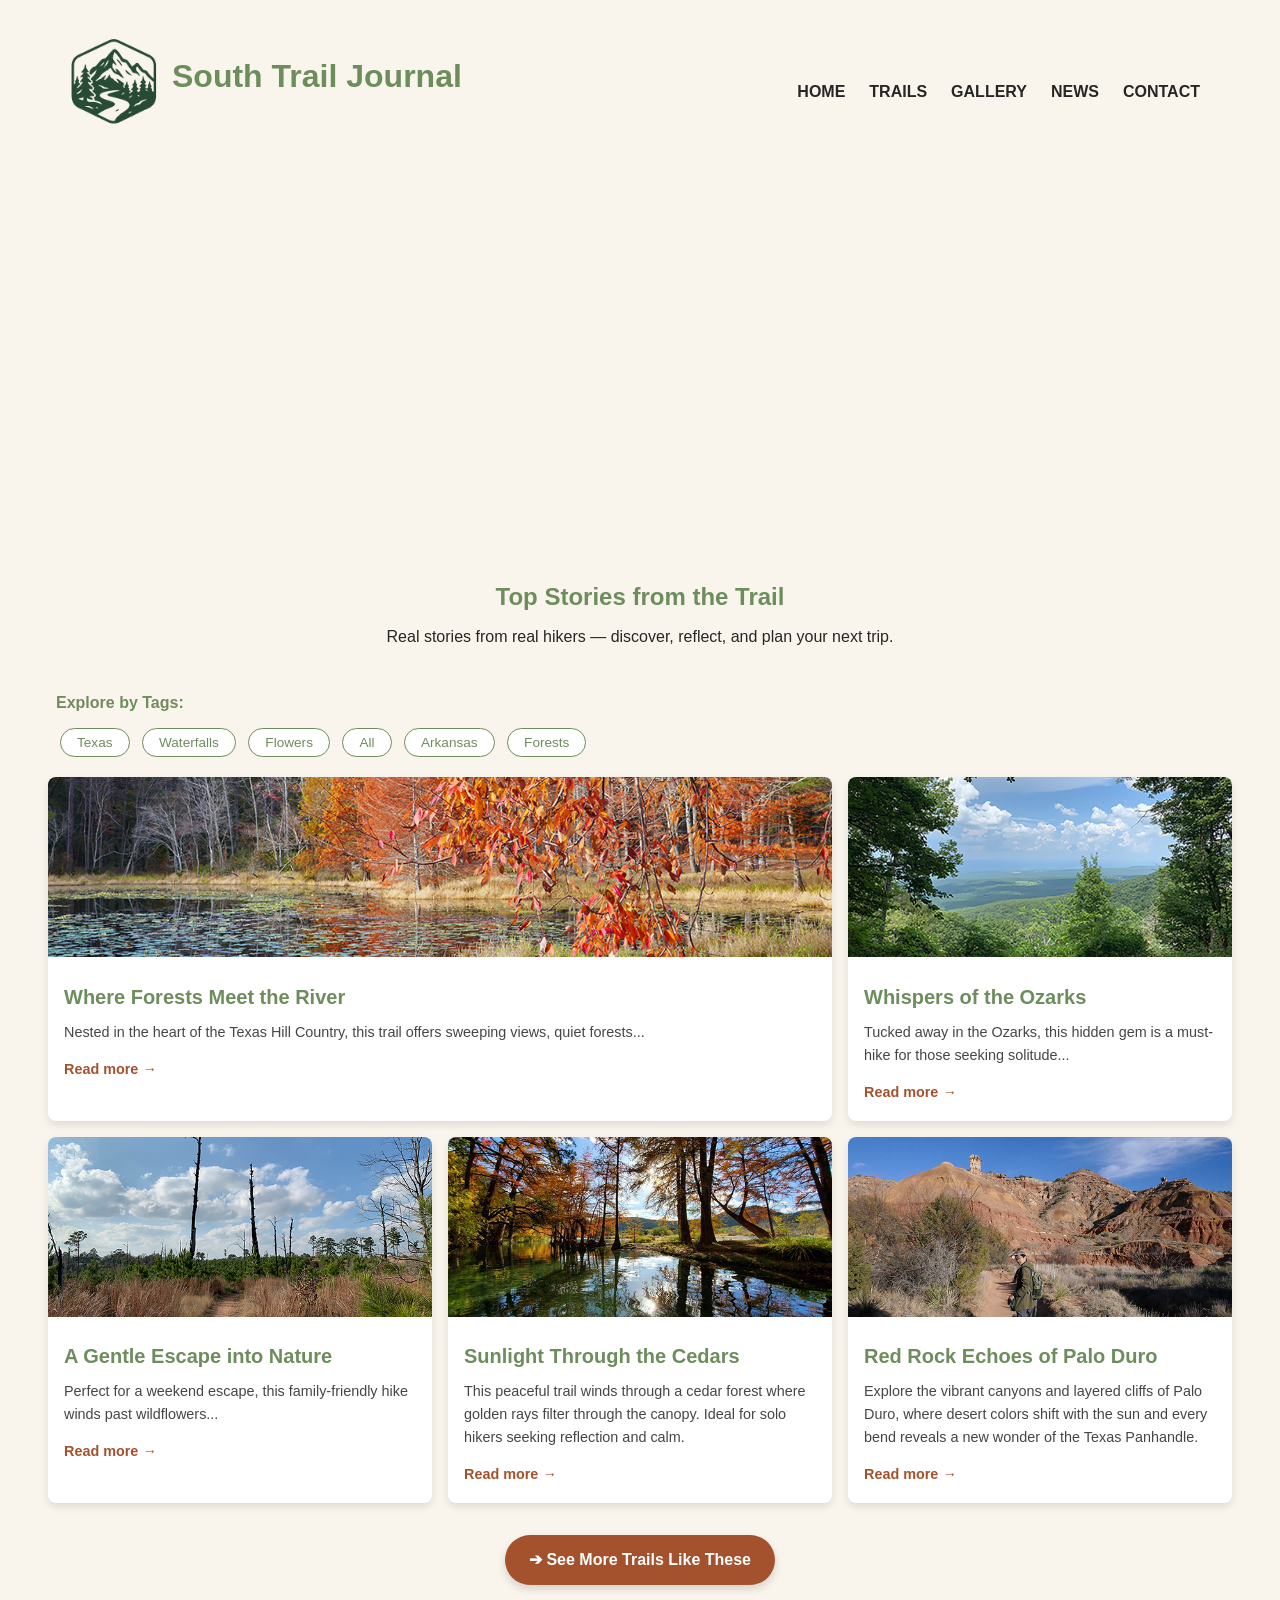
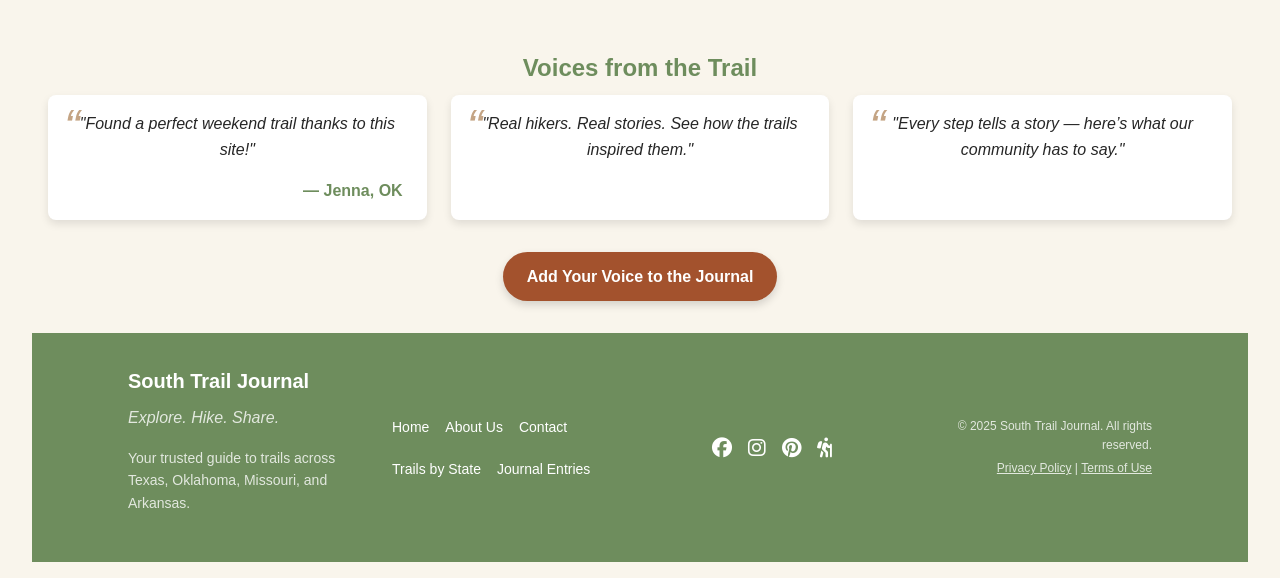
==== index.html @ ecae5bf6 "Reduced CSS and html files" ====
<!DOCTYPE html>
<html lang="en">
<head>
    <meta charset="UTF-8">
    <meta name="viewport" content="width=device-width, initial-scale=1.0">
    <title>South Trail Journal</title>
    <link rel="stylesheet" href="styles.css">
    <link
        rel="stylesheet"
        href="https://cdnjs.cloudflare.com/ajax/libs/font-awesome/6.4.0/css/all.min.css"
        integrity="sha512-iecdLmaskl7CVkqkXNQ/ZH/XLlvWZOJyj7Yy7tcenmpD1ypASozpmT/E0iPtmFIB46ZmdtAc9eNBvH0H/ZpiBw=="
        crossorigin="anonymous"
        referrerpolicy="no-referrer"> 

</head>
<body>
  <div class="container">
   <header class="site-header">
        <div class="logo">
            <a href="index.html">
            <img src="images/logo3.png" alt="South Trail Journal Logo" >
            </a>
            <h1>South Trail Journal</h1>
        </div>

        <div class="header-right">
            <!-- <div class="search-bar">
                <button id="search-icon" aria-label="Search">&#128269;</button>
            </div> testtest-->
           
            <nav class="nav-menu">
                <label for="menu-toggle" class="menu-icon">&#9776;</label>
                <input type="checkbox" id="menu-toggle" hidden >
                <div class="menu-list">
                    <ul>
                        <li><a href="index.html">HOME</a></li>
                        <li><a href="trails.html">TRAILS</a></li>
                        <li><a href="gallery.html">GALLERY</a></li>
                        <li><a href="news.html">NEWS</a></li>
                        <li><a href="contact.html">CONTACT</a></li>
                    </ul>
                </div>
            </nav>
        </div>
    </header>

<section class="homeHero">
  <div class="hero-slides">
    <div
      class="hero-slide active"
      style="background-image: url('images/homehero_1.JPG')"
    >
      <div class="hero-content">
        <h2>Savoring September in Garner State Park</h2>
        <button>Explore This Trail</button>
      </div>
    </div>

    <div
      class="hero-slide"
      style="background-image: url('images/homehero_2.JPG')"
    >
      <div class="hero-content">
        <h2>Autumn Views at Enchanted Rock</h2>
        <button>Explore This Trail</button>
      </div>
    </div>

    <!-- more slides here -->
  </div>
</section>


    <main>
        <section class="trail-stories">
            <header class="trail-header">
                <h2>Top Stories from the Trail</h2>
                <p>Real stories from real hikers — discover, reflect, and plan your next trip.</p>
            </header>

            <section aria-labelledby="tag-heading">
                <h4 id="tag-heading">Explore by Tags:</h4>
                <div class="tag-list">
                    <button data-tag="texas">Texas</button>
                    <button data-tag="waterfalls">Waterfalls</button>
                    <button data-tag="flowers">Flowers</button>
                    <button data-tag="all">All</button>
                    <button data-tag="arkansas">Arkansas</button>
                    <button data-tag="forests">Forests</button>
                </div>
            </section>

            <div class="story-cards">
                <article class="story-card featured">
                <img src="images/story1.JPG" alt="Where Forests Meet the River">
                <div class="story-content">
                    <h3>Where Forests Meet the River</h3>
                    <p>Nested in the heart of the Texas Hill Country, this trail offers sweeping views, quiet forests...</p>
                    <a href="#" class="read-more">Read more</a>
                </div>
                </article>

                <article class="story-card">
                <img src="images/story2.JPG" alt="Whispers of the Ozarks">
                <div class="story-content">
                    <h3>Whispers of the Ozarks</h3>
                    <p>Tucked away in the Ozarks, this hidden gem is a must-hike for those seeking solitude...</p>
                    <a href="#" class="read-more">Read more</a>
                </div>
                </article>

                <article class="story-card">
                <img src="images/story3.JPG" alt="A Gentle Escape into Nature">
                <div class="story-content">
                    <h3>A Gentle Escape into Nature</h3>
                    <p>Perfect for a weekend escape, this family-friendly hike winds past wildflowers...</p>
                    <a href="#" class="read-more">Read more</a>
                </div>
                </article>

                <article class="story-card">
                <img src="images/story4.JPG" alt="A Gentle Escape into Nature">
                <div class="story-content">
                    <h3>Sunlight Through the Cedars</h3>
                    <p>This peaceful trail winds through a cedar forest where golden rays filter through the canopy. Ideal for solo hikers seeking reflection and calm.</p>
                    <a href="#" class="read-more">Read more</a>
                </div>
                </article>

                <article class="story-card">
                <img src="images/story5.JPG" alt="A Gentle Escape into Nature">
                <div class="story-content">
                    <h3>Red Rock Echoes of Palo Duro</h3>
                    <p>Explore the vibrant canyons and layered cliffs of Palo Duro, where desert colors shift with the sun and every bend reveals a new wonder of the Texas Panhandle.</p>
                    <a href="#" class="read-more">Read more</a>
                </div>
                </article>

            </div>

            <div class="cta-wrapper">
                <a href="#" class="cta-button">➔ See More Trails Like These</a>
            </div>
        </section>

        <section class="trail-voices">
            <h2>Voices from the Trail</h2>

            <div class="voices-list">
                <blockquote>
                <p>"Found a perfect weekend trail thanks to this site!"</p>
                <cite>— Jenna, OK</cite>
                </blockquote>

                <blockquote>
                <p>"Real hikers. Real stories. See how the trails inspired them."</p>
                </blockquote>

                <blockquote>
                <p>"Every step tells a story — here’s what our community has to say."</p>
                </blockquote>
            </div>

            <div class="cta-wrapper">
                <a href="#" class="cta-button">Add Your Voice to the Journal</a>
            </div>
        </section>
           
    </main>

    <footer class="site-footer">
        <div class="footer-branding">
            <h3>South Trail Journal</h3>
            <p><em>Explore. Hike. Share.</em></p>
            <p>Your trusted guide to trails across Texas, Oklahoma, Missouri, and Arkansas.</p>
        </div>

        <nav class="footer-nav" aria-label="Footer Navigation">
            <ul>
            <li><a href="#">Home</a></li>
            <li><a href="#">About Us</a></li>
            <li><a href="#">Contact</a></li>
            <li><a href="#">Trails by State</a></li>
            <li><a href="#">Journal Entries</a></li>
            </ul>
        </nav>

        <div class="footer-social">
            <a href="#" aria-label="Facebook"><i class="fab fa-facebook"></i></a>
            <a href="#" aria-label="Instagram"><i class="fab fa-instagram"></i></a>
            <a href="#" aria-label="Pinterest"><i class="fab fa-pinterest"></i></a>
            <a href="#" aria-label="Trail Tools"><i class="fas fa-hiking"></i></a>
        </div>

        <div class="footer-legal">
            <p>© 2025 South Trail Journal. All rights reserved.</p>
            <p><a href="#">Privacy Policy</a> | <a href="#">Terms of Use</a></p>
        </div>
    </footer>

  </div>  
</body>
</html>
---- styles.css ----
* {
  box-sizing: border-box;
  margin: 0;
  padding: 0;
}
/* ---------Global Styles---------- */
:root {
  --text: #262626;
  --background: #f9f5ec;
  --primary: #6e8d5d;
  --secondary: #c4a484;
  --accent: #a3522d;
}


/* ---------Base / Mobile styles (default)---------- */
body {
  font-family: 'Helvetica Neue', sans-serif;
  line-height: 1.6;
  background-color: var(--background);
  color: var(--text);
  padding: 1rem;
}
.container {
  max-width: 1440px;
  margin: 0 auto;
  padding: 0 1rem;
}
h1, h2, h3, h4 {
  font-weight: 600;
  margin-bottom: 0.5rem;
  color: var(--primary);
}
h1 {
  font-size: 2rem;
}
h2 {
  font-size: 1.5rem;
}
h3 {
  font-size: 1.25rem;
}
h4 {
  font-size: 1rem;
}
p {
  font-size: 1rem;
  color: var(--text);
  margin-bottom: 1rem;
}
button {
  display: inline-block;
  text-decoration: none;
  background-color: var(--primary);
  color: #ffffff;
  border: none;
  padding: 0.5rem 1rem;
  font-size: 1rem;
  font-weight: 600;
  border-radius: 2rem;
  cursor: pointer;
  transition: background-color 0.3s ease, transform 0.2s ease, box-shadow 0.3s ease;
}
button:hover {
  background-color: var(--accent);
  transform: translateY(-2px);
  box-shadow: 0 4px 8px rgba(0, 0, 0, 0.2);
}
/* CTA button */
.cta-wrapper {
  text-align: center;
}
.cta-button {
  display: inline-block;
  background-color: var(--accent);
  color: #ffffff;
  padding: 0.75rem 1.5rem;
  font-size: 1rem;
  font-weight: 600;
  border-radius: 2rem;
  box-shadow: 0 4px 8px rgba(0,0,0,0.15);
  text-decoration: none;
  transition: background-color 0.3s ease, transform 0.2s ease, box-shadow 0.3s ease;
}
.cta-button:hover {
  background-color: var(--primary);
  transform: translateY(-2px);
  box-shadow: 0 8px 16px rgba(0,0,0,0.2);
}


/* header */

.logo {
  display: flex;
  align-items: center;
  gap: 0.5rem;
  justify-content: center;
}
.logo img {
  width: 50px;
  height: auto;
  vertical-align: middle;
}

/* Navigation hamburger */

.nav-menu .menu-list {
  display: none;
  padding: 1rem;
}
.nav-menu .menu-icon {
  background: none;
  border: none;
  font-size: 1.2rem;
  cursor: pointer;
  color: var(--text);
}
.nav-menu #menu-toggle:checked ~ .menu-list {
  display: block;
}
.nav-menu .menu-list ul {
  list-style: none;
  text-align: center;
  display: flex;
  flex-direction: column;
  gap: 0.5rem;
}
.nav-menu .menu-list a {
  text-decoration: none;
  color: var(--text);
  font-weight: bold;
  display: block;
  padding: 0.5rem 0;
}
.nav-menu .menu-list a:hover {
  background-color: var(--secondary);
  color: var(--background);
}
.menu-icon {
  float: right;
  position: relative;
  top: -40px;
}

/* Hero image */
.homeHero {
  clear: both;
  position: relative;
  overflow: hidden;
  height: 400px;
}
.hero-content h2{
  color:#ffffff;
}
.hero-slides {
  position: relative;
  width: 100%;
  height: 100%;
}
.hero-slide {
  position: absolute;
  top: 0; 
  left: 0;
  width: 100%; 
  height: 100%;
  background-size: cover;
  background-position: center;
  opacity: 0;
  z-index: 0;
  animation: slideFade 10s infinite;
}

.hero-slide:nth-child(1) {
  animation-delay: 0s;
}
.hero-slide:nth-child(2) {
  animation-delay: 5s;
}

@keyframes slideFade {

  0%, 49.99% {
    opacity: 1;
    z-index: 1;
  }
  
  50%, 100% {
    opacity: 0;
    z-index: 0;
  }
}

.hero-content {
  position: absolute;
  bottom: 20%;
  left: 50%;
  transform: translateX(-50%);
  z-index: 2;  
  color: #ffffff;
  text-align: center;
  background: rgba(0,0,0,0.4);
  padding: 1rem 2rem;
  border-radius: 4px;
}

/* Main */

/* Trail stories */
.trail-stories {
  padding: 2rem 1rem;
}
.trail-header {
  text-align: center;
  margin-bottom: 1.5rem;
}
.story-cards {
  display: grid;
  grid-template-columns: 1fr;
  gap: 1rem;
  margin-bottom: 2rem;
}
.story-card {
  background-color: white;
  border-radius: 0.5rem;
  overflow: hidden;
  box-shadow: 0 4px 8px rgba(0,0,0,0.1);
  transition: transform 0.3s ease, box-shadow 0.3s ease;
}
.story-card:hover {
  transform: translateY(-4px);
  box-shadow: 0 8px 16px rgba(0,0,0,0.15);
}
.story-card img {
  width: 100%;
  height: 180px;
  object-fit: cover;
}
.story-content {
  padding: 1rem;
}
.story-content p {
  font-size: 0.9rem;
  color: var(--text);
  opacity: 0.85;
  margin-bottom: 0.75rem;
}

/* Read More*/
.read-more {
  display: inline-block;
  font-size: 0.9rem;
  color: var(--accent);
  font-weight: 600;
  text-decoration: none;
  position: relative;
  transition: color 0.3s ease;
}
.read-more::after {
  content: "→";
  display: inline-block;
  margin-left: 0.25rem;
  transition: transform 0.3s ease;
}
.read-more:hover {
  color: var(--secondary);
}
.read-more:hover::after {
  transform: translateX(4px);
}

/* Explore by Tags  */
[aria-labelledby="tag-heading"] {
  padding: 1rem 0.5rem;
}
[aria-labelledby="tag-heading"] h3 {
  font-size: 1.25rem;
  margin-bottom: 0.75rem;
}
.tag-list {
  gap: 0.5rem;
}
.tag-list button {
  background-color: #ffffff;
  color: var(--primary);
  padding: 0.4rem 1rem;
  font-size: 0.85rem;
  font-weight: 400;
  border: 1px solid var(--primary);
  border-radius: 1rem;
  margin: 0.25rem;
}

/* Voices from the Trail */
.trail-voices {
  padding: 2rem 1rem;
  text-align: center;
}

.voices-list {
  display: grid;
  grid-template-columns: 1fr;
  gap: 1.5rem;
  margin-bottom: 2rem;
}
.voices-list blockquote {
  position: relative;
  padding: 1rem 1.5rem;
  background-color: white;
  border-radius: 0.5rem;
  box-shadow: 0 4px 8px rgba(0,0,0,0.1);
  font-style: italic;
  color: var(--text);
  transition: transform 0.3s ease, box-shadow 0.3s ease;
}
.voices-list blockquote:hover {
  transform: translateY(-4px);
  box-shadow: 0 8px 16px rgba(0,0,0,0.15);
}
.voices-list blockquote::before {
  content: "“";
  position: absolute;
  top: 0.5rem;
  left: 1rem;
  font-size: 3rem;
  color: var(--secondary);
  line-height: 1;
}
.voices-list cite {
  display: block;
  margin-top: 0.75rem;
  font-style: normal;
  font-weight: 600;
  color: var(--primary);
  text-align: right;
}



/* Footer */
.site-footer {
  background-color: var(--primary);
  color: #ffffff;
  padding: 2rem 1rem;
  display: flex;
  flex-direction: column;
  align-items: center;
  gap: 1.5rem;
  text-align: center;
}
.site-footer p {
  color: #ffffff;
}
.site-footer a {
  color: #ffffff;
  text-decoration: none;
  font-size: 0.875rem;
  font-weight: 500;
  transition: color 0.3s ease;
}

/* Branding */
.footer-branding h3 {
  color: #ffffff;
}
.footer-branding p em {
  font-style: italic;
  opacity: 0.8;
}
.footer-branding p:last-of-type {
  font-size: 0.875rem;
  opacity: 0.8;
}

/* Footer Navigation */
.footer-nav ul {
  list-style: none;
  padding: 0;
  margin: 0;
  display: flex;
  flex-wrap: wrap;
  gap: 1rem;
  justify-content: center;
}
.footer-nav a {
  text-decoration: none;
  font-weight: 400;
  transition: color 0.3s ease;
}
.footer-nav a:hover {
  text-decoration: underline;
}

/* Social Icons */
.footer-social {
  display: flex;
  gap: 1rem;
}
.footer-social a {
  font-size: 1.25rem;
  transition: color 0.3s ease, transform 0.2s ease;
}
.footer-social a:hover {
  color: var(--secondary);
  transform: translateY(-2px);
}

/* Legal */
.footer-legal p {
  font-size: 0.75rem;
  opacity: 0.8;
  margin: 0.25rem 0;
}
.footer-legal a {
  font-size: 0.75rem;
  text-decoration: underline;
  transition: color 0.3s ease;
}
.footer-legal a:hover {
  color: var(--text);
}


/* ----------Medium screen (Tablet)---------- */
@media (min-width: 600px) {

/* Site navigation */
  .nav-menu .menu-icon,
  .nav-menu #menu-toggle {
    display: none;
  }
  .nav-menu {
    display: block !important;
    width: 100%;
    margin: 0.5rem auto;
    text-align: center;
    padding: 0;
  }
  .nav-menu .menu-list {
    display: block;
  }
  .nav-menu .menu-list ul {
    flex-direction: row;
    justify-content: center;
    gap: 1.5rem;
  }
  .nav-menu .menu-icon {
    float: none;
    position: static;
    top: auto;
  }

  /* trail stories */
  .trail-stories .story-cards {
    grid-template-columns: repeat(2, 1fr);
    gap: 1rem;
  }
  .story-card.featured {
    grid-column: span 2;
  }

  /* voice from the trail */
  .voices-list {
    grid-template-columns: repeat(2, 1fr);
  }

  /* footer */
  .site-footer {
    display: grid;
    grid-template-columns: repeat(3, 1fr);
    gap: 2rem;
    text-align: left;
    padding: 2rem 4rem;
  }
  .footer-branding {
    grid-column: 1;
  }
  .footer-nav {
    grid-column: 2;
  }
  .footer-nav ul {
    justify-content: flex-start;
  }
  .footer-social {
    grid-column: 3;
    justify-self: center;
  }
  .footer-legal {
    grid-row: 2;
    grid-column: 1 / 4;
    text-align: center;
    margin-top: 1rem;
    font-size: 0.875rem;
  }
}

/* ----------Large screen (Desktop)----------- */
@media (min-width: 960px) {
  /* Header and Site navigation */
  .site-header {
    display: flex;
    justify-content: space-between;
    align-items: last baseline;
    padding: 1rem 2rem;
  }
  .logo img {
    width: 100px;
  }
  .logo h1 {
    font-size: 2rem;
  }
  .nav-menu .menu-list ul {
    position: relative;
    top: 10px;
  }

  /* trail stories */
   .trail-stories .story-cards {
    grid-template-columns: repeat(3, 1fr);
  }


  /* Voices from the Trail */
    .voices-list {
    grid-template-columns: repeat(3, 1fr);
  }

  /* footer */
    .site-footer {
    grid-template-columns: repeat(4, 1fr);
    text-align: left;
    padding: 2rem 6rem;
  }
  .footer-legal {
    grid-row: 1;
    grid-column: 4;
    justify-self: end;
    margin-top: 0;
    text-align: right;
  }
}
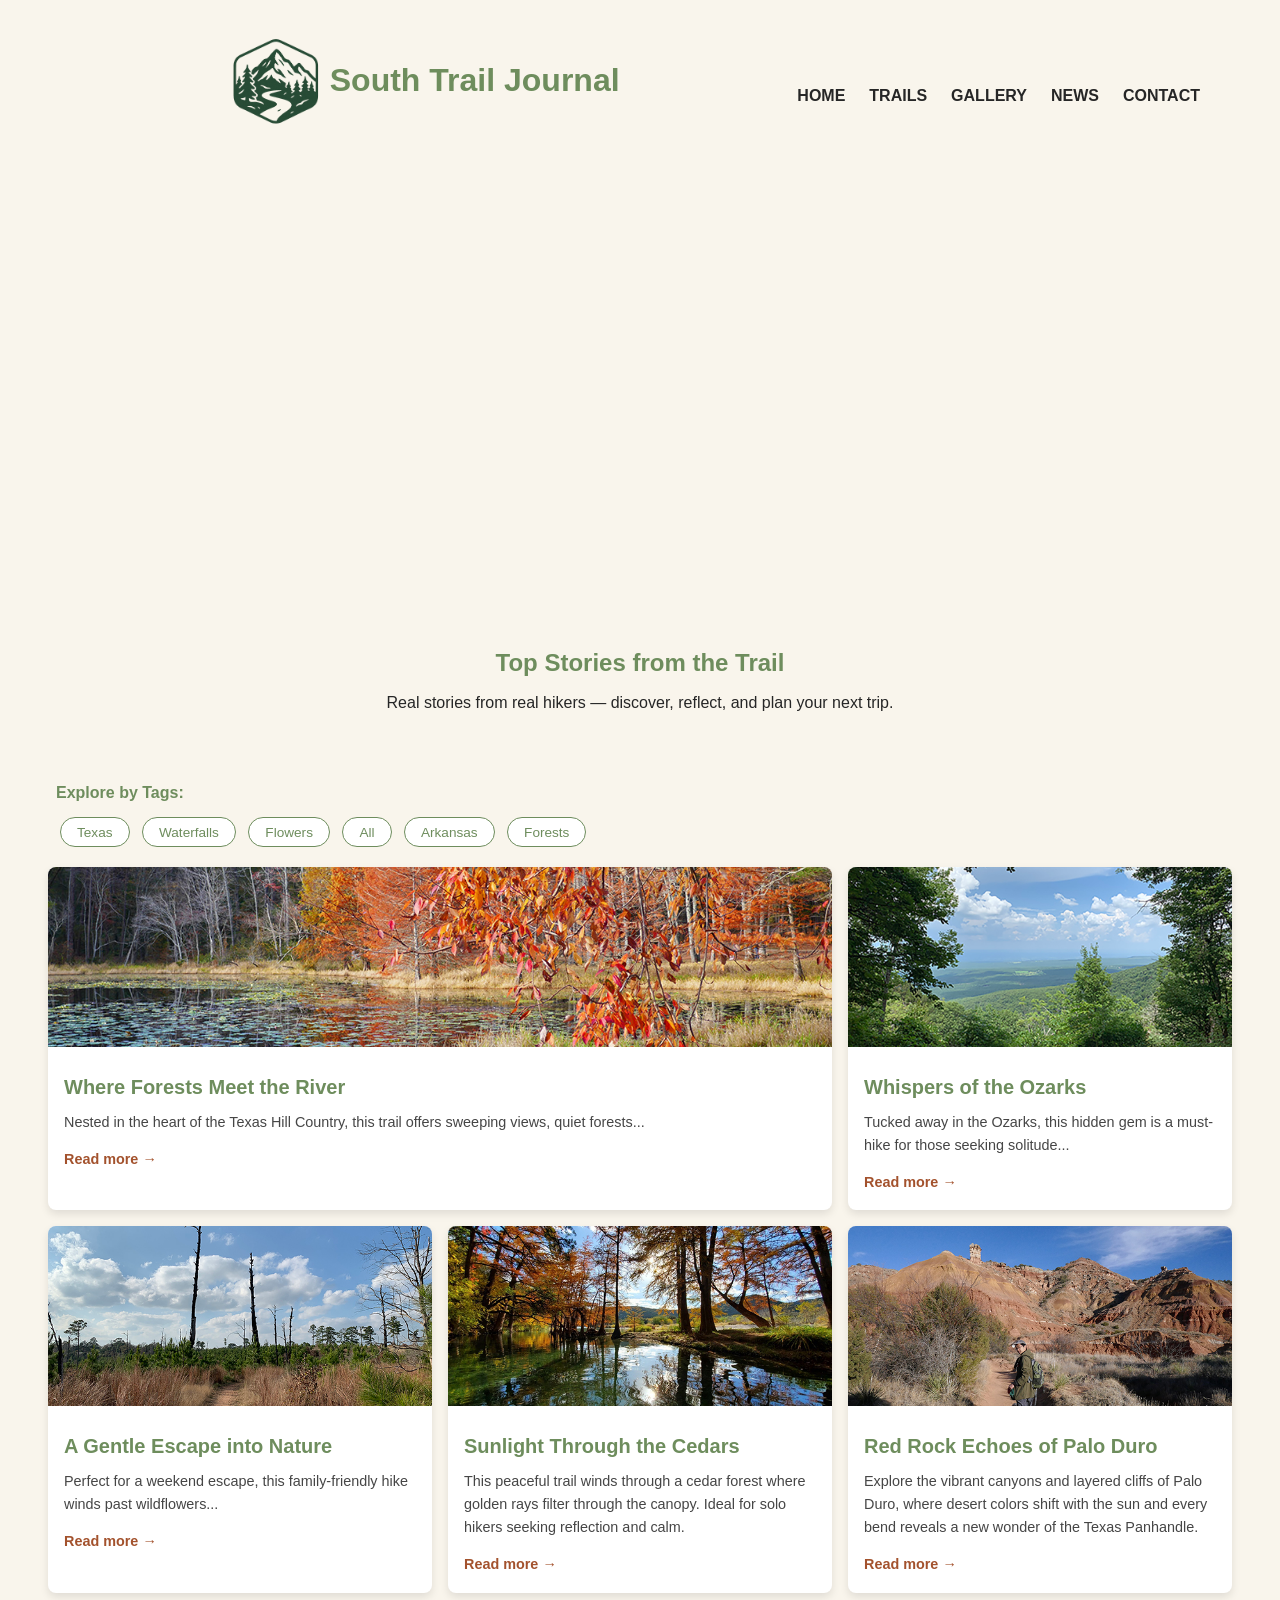
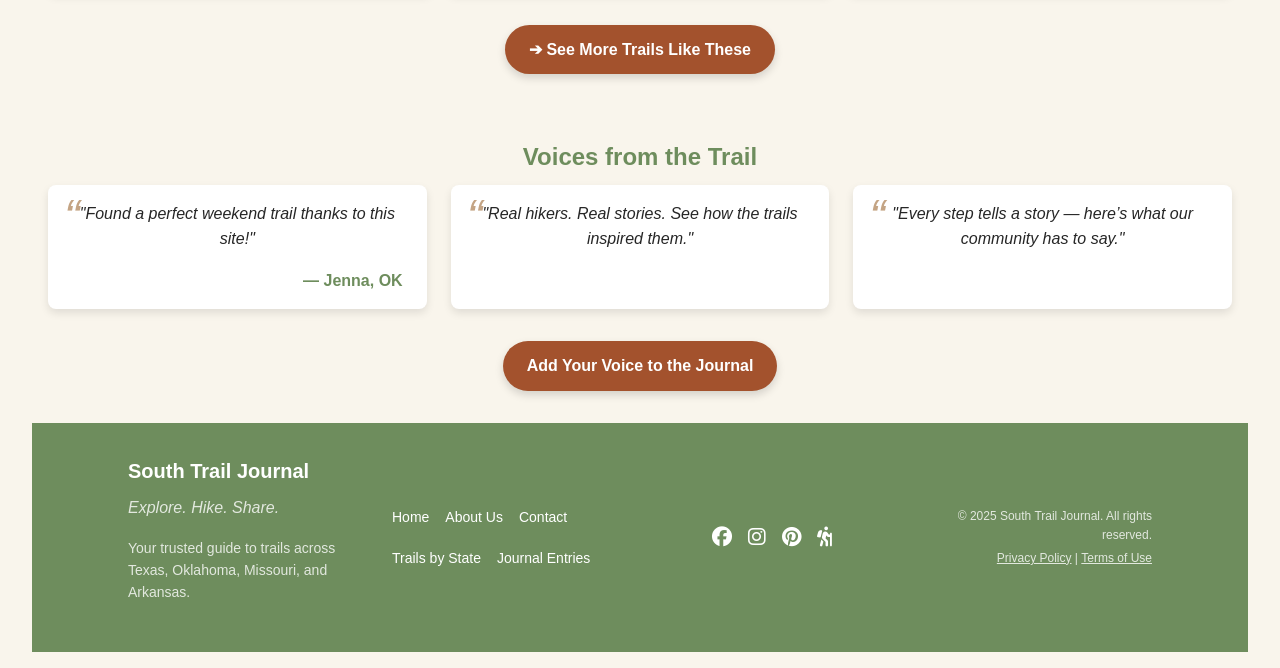
==== commit b3101d20: "Edit meta and adjust styles" ====
--- a/index.html
+++ b/index.html
@@ -3,6 +3,8 @@
 <head>
     <meta charset="UTF-8">
     <meta name="viewport" content="width=device-width, initial-scale=1.0">
+    <meta name="description" content="Share and discover great hiking spots.">
+
     <title>South Trail Journal</title>
     <link rel="stylesheet" href="styles.css">
     <link
@@ -20,7 +22,7 @@
             <a href="index.html">
             <img src="images/logo3.png" alt="South Trail Journal Logo" >
             </a>
-            <h1>South Trail Journal</h1>
+            <h1><a href="index.html">South Trail Journal</a></h1>
         </div>
 
         <div class="header-right">
--- a/styles.css
+++ b/styles.css
@@ -26,13 +26,23 @@
   margin: 0 auto;
   padding: 0 1rem;
 }
+a {
+  text-decoration: none;
+}
 h1, h2, h3, h4 {
   font-weight: 600;
   margin-bottom: 0.5rem;
   color: var(--primary);
 }
 h1 {
-  font-size: 2rem;
+  font-size: 1.5rem; 
+}
+h1 a {
+  color: var(--primary);
+  transition: color 0.3s ease;
+}
+h1 a:hover {
+  color: var(--accent);
 }
 h2 {
   font-size: 1.5rem;
@@ -79,7 +89,6 @@
   font-weight: 600;
   border-radius: 2rem;
   box-shadow: 0 4px 8px rgba(0,0,0,0.15);
-  text-decoration: none;
   transition: background-color 0.3s ease, transform 0.2s ease, box-shadow 0.3s ease;
 }
 .cta-button:hover {
@@ -90,17 +99,19 @@
 
 
 /* header */
-
+header {
+  padding: 0.5rem 0;
+  margin: 0 auto;
+}
 .logo {
+  width: 90%;
   display: flex;
   align-items: center;
-  gap: 0.5rem;
+  gap: 0.25rem;
   justify-content: center;
 }
 .logo img {
   width: 50px;
-  height: auto;
-  vertical-align: middle;
 }
 
 /* Navigation hamburger */
@@ -127,7 +138,6 @@
   gap: 0.5rem;
 }
 .nav-menu .menu-list a {
-  text-decoration: none;
   color: var(--text);
   font-weight: bold;
   display: block;
@@ -148,7 +158,7 @@
   clear: both;
   position: relative;
   overflow: hidden;
-  height: 400px;
+  height: 450px;
 }
 .hero-content h2{
   color:#ffffff;
@@ -170,7 +180,6 @@
   z-index: 0;
   animation: slideFade 10s infinite;
 }
-
 .hero-slide:nth-child(1) {
   animation-delay: 0s;
 }
@@ -197,7 +206,7 @@
   left: 50%;
   transform: translateX(-50%);
   z-index: 2;  
-  color: #ffffff;
+  /* color: #ffffff; */
   text-align: center;
   background: rgba(0,0,0,0.4);
   padding: 1rem 2rem;
@@ -221,7 +230,7 @@
   margin-bottom: 2rem;
 }
 .story-card {
-  background-color: white;
+  background-color: #ffffff;
   border-radius: 0.5rem;
   overflow: hidden;
   box-shadow: 0 4px 8px rgba(0,0,0,0.1);
@@ -252,7 +261,6 @@
   font-size: 0.9rem;
   color: var(--accent);
   font-weight: 600;
-  text-decoration: none;
   position: relative;
   transition: color 0.3s ease;
 }
@@ -335,6 +343,46 @@
   text-align: right;
 }
 
+/* Table Style */
+.responsive-table {
+  margin: 2rem auto;
+}
+.responsive-table h2, responsive-table p {
+  text-align: center;
+  margin-bottom: 1rem;
+}
+table {
+  line-height: 1.25;
+  font-size: 0.65rem;
+  border-collapse: collapse;
+  margin: 2rem auto;
+}
+table caption {
+  color: var(--accent);
+  font-size: 1rem;
+  font-weight: bold;
+  margin-bottom: 1rem;
+}
+table a {
+  color: var(--accent);
+  text-decoration: none;
+  font-weight: 600;
+}
+table a:hover {
+  color: var(--secondary);
+}
+th,td {
+  /* border: 1px solid var(--secondary); */
+  padding: 0.5rem;
+}
+th {
+  background-color: var(--accent);
+  color: #ffffff;
+  font-weight: bold;
+}
+tr:nth-of-type(even) {
+  background-color: #ffffff;
+}
 
 
 /* Footer */
@@ -449,8 +497,10 @@
     position: static;
     top: auto;
   }
-
-  /* trail stories */
+  .logo {
+    width: 100%;
+  }
+/* trail stories */
   .trail-stories .story-cards {
     grid-template-columns: repeat(2, 1fr);
     gap: 1rem;
@@ -459,12 +509,12 @@
     grid-column: span 2;
   }
 
-  /* voice from the trail */
+/* voice from the trail */
   .voices-list {
     grid-template-columns: repeat(2, 1fr);
   }
 
-  /* footer */
+/* footer */
   .site-footer {
     display: grid;
     grid-template-columns: repeat(3, 1fr);
@@ -491,6 +541,11 @@
     text-align: center;
     margin-top: 1rem;
     font-size: 0.875rem;
+  }
+/* Table */
+  table {
+  line-height: 1.5;
+  font-size: 0.9rem;
   }
 }
 
@@ -538,4 +593,4 @@
     margin-top: 0;
     text-align: right;
   }
-}+}
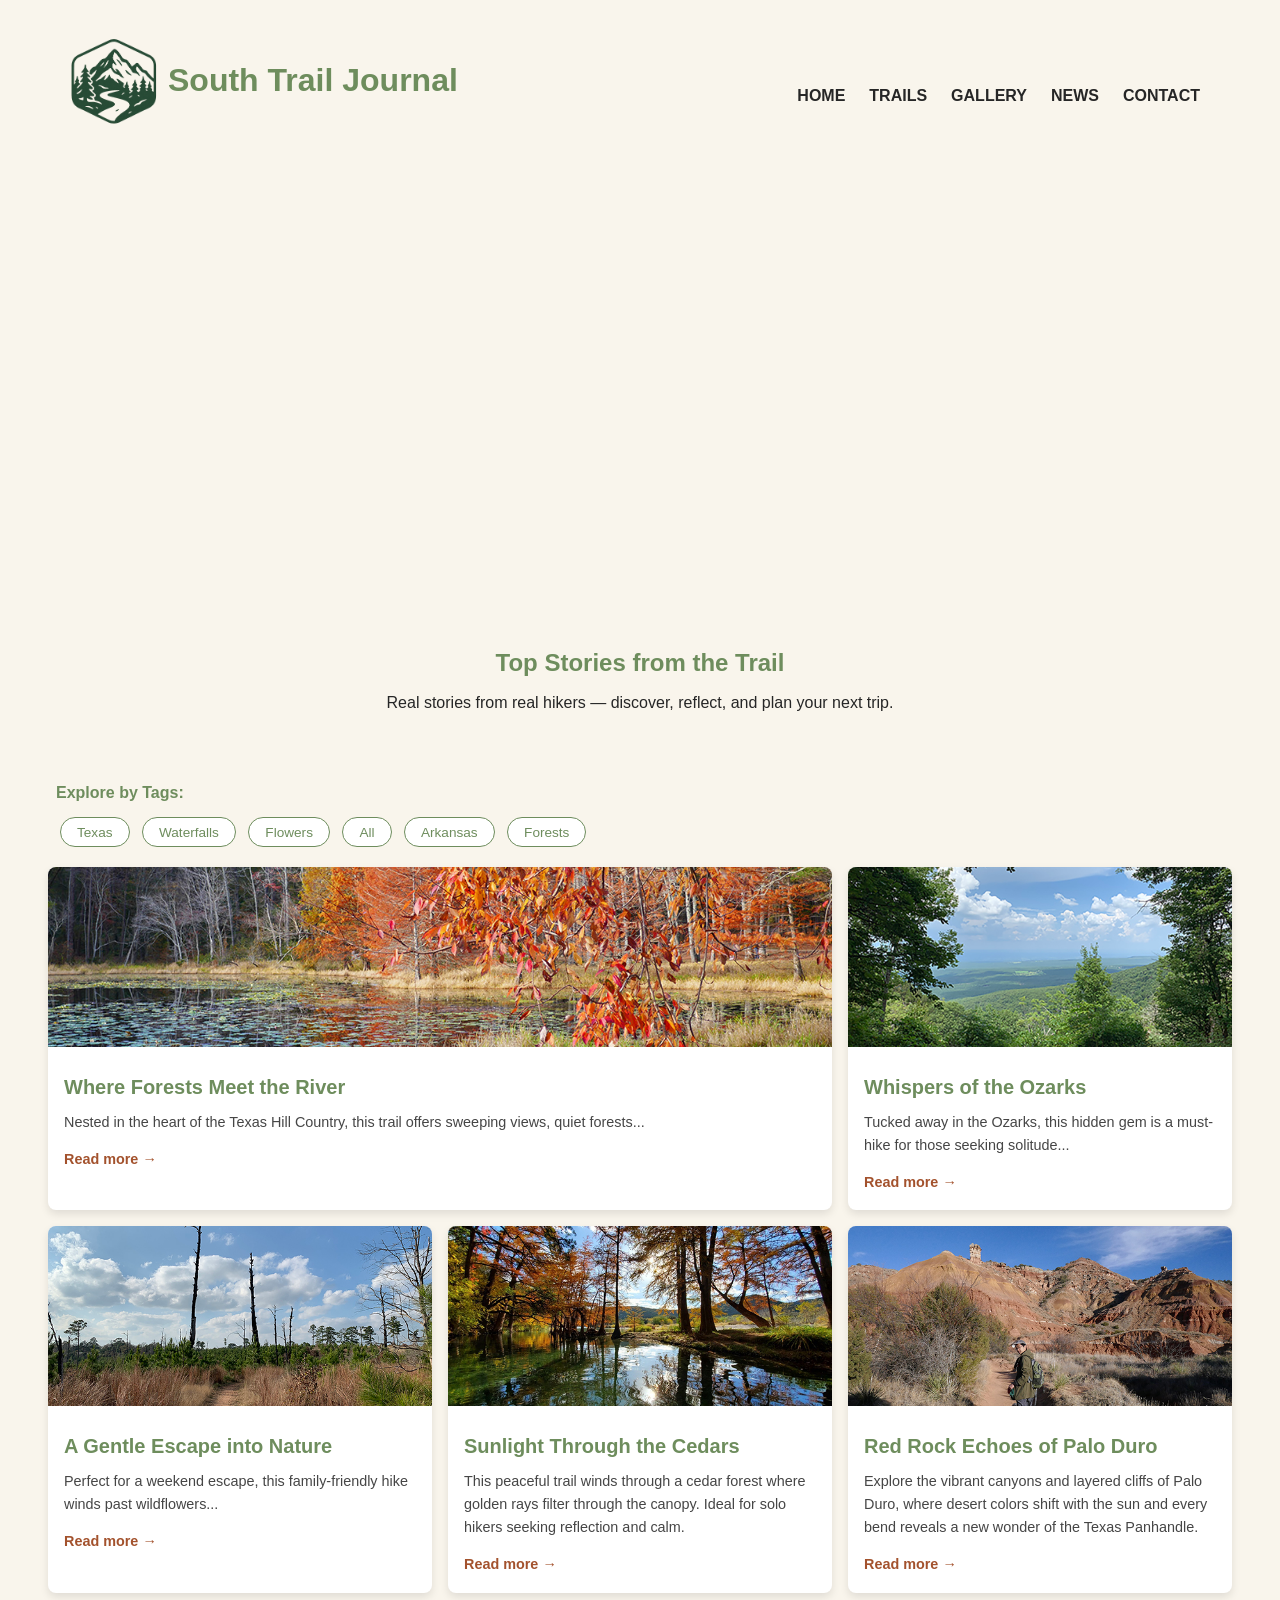
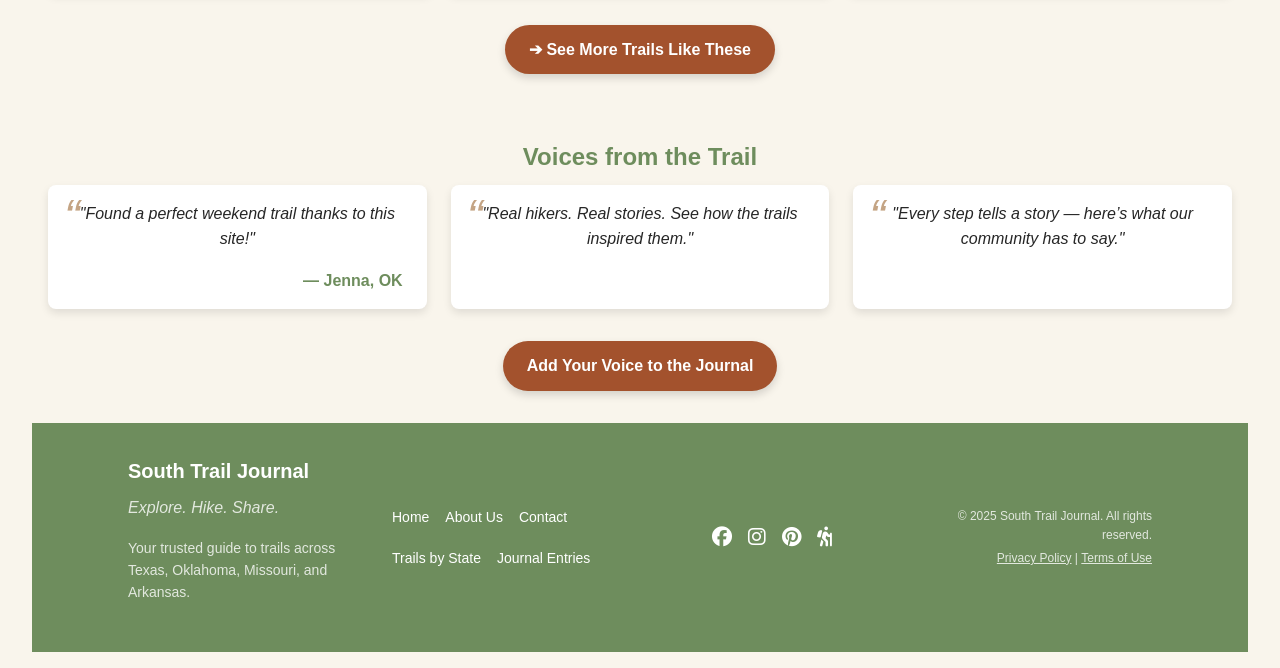
==== commit 85c4ccf9: "Created contact.html" ====
--- a/index.html
+++ b/index.html
@@ -164,7 +164,7 @@
             </div>
 
             <div class="cta-wrapper">
-                <a href="#" class="cta-button">Add Your Voice to the Journal</a>
+                <a href="contact.html" class="cta-button">Add Your Voice to the Journal</a>
             </div>
         </section>
            
@@ -179,9 +179,9 @@
 
         <nav class="footer-nav" aria-label="Footer Navigation">
             <ul>
-            <li><a href="#">Home</a></li>
+            <li><a href="index.html">Home</a></li>
             <li><a href="#">About Us</a></li>
-            <li><a href="#">Contact</a></li>
+            <li><a href="contact.html">Contact</a></li>
             <li><a href="#">Trails by State</a></li>
             <li><a href="#">Journal Entries</a></li>
             </ul>
--- a/styles.css
+++ b/styles.css
@@ -384,6 +384,8 @@
   background-color: #ffffff;
 }
 
+/* Form Styles */
+
 
 /* Footer */
 .site-footer {
@@ -558,6 +560,9 @@
     align-items: last baseline;
     padding: 1rem 2rem;
   }
+  .logo {
+    justify-content: start;
+  }
   .logo img {
     width: 100px;
   }
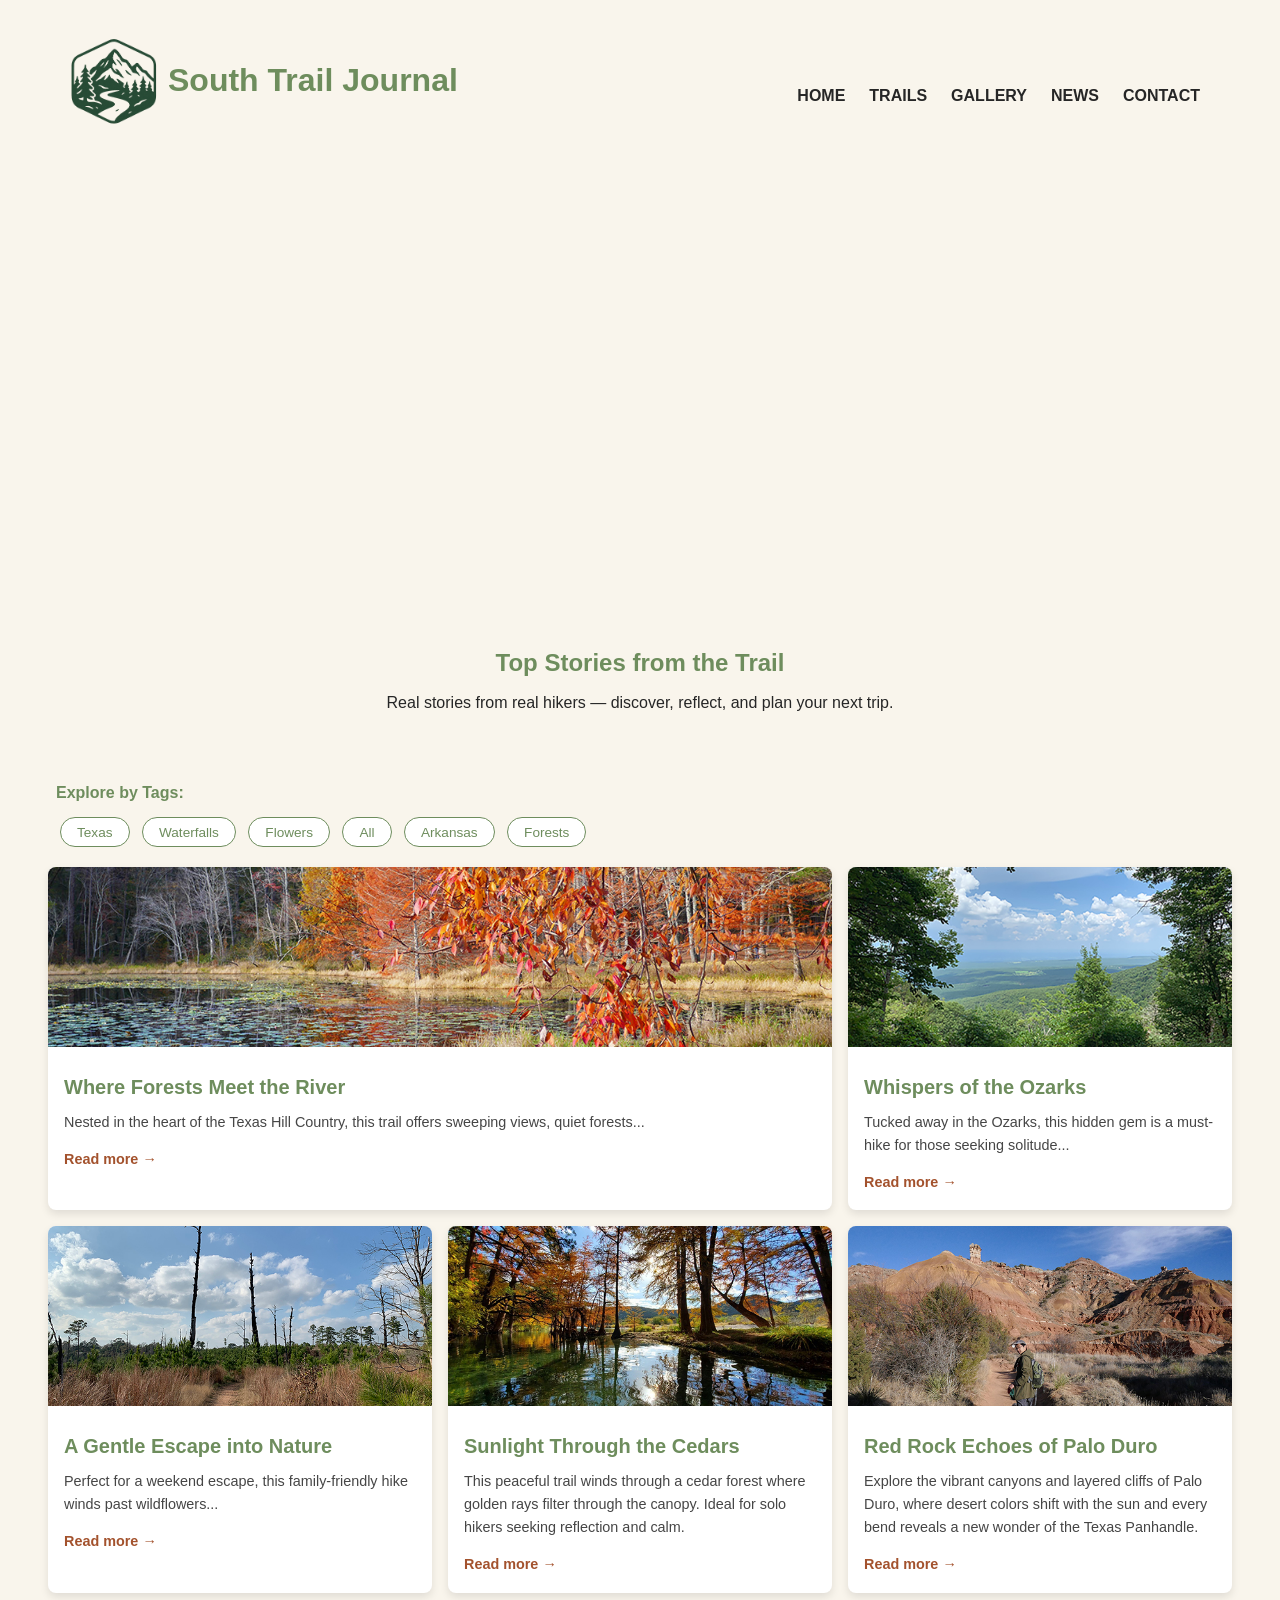
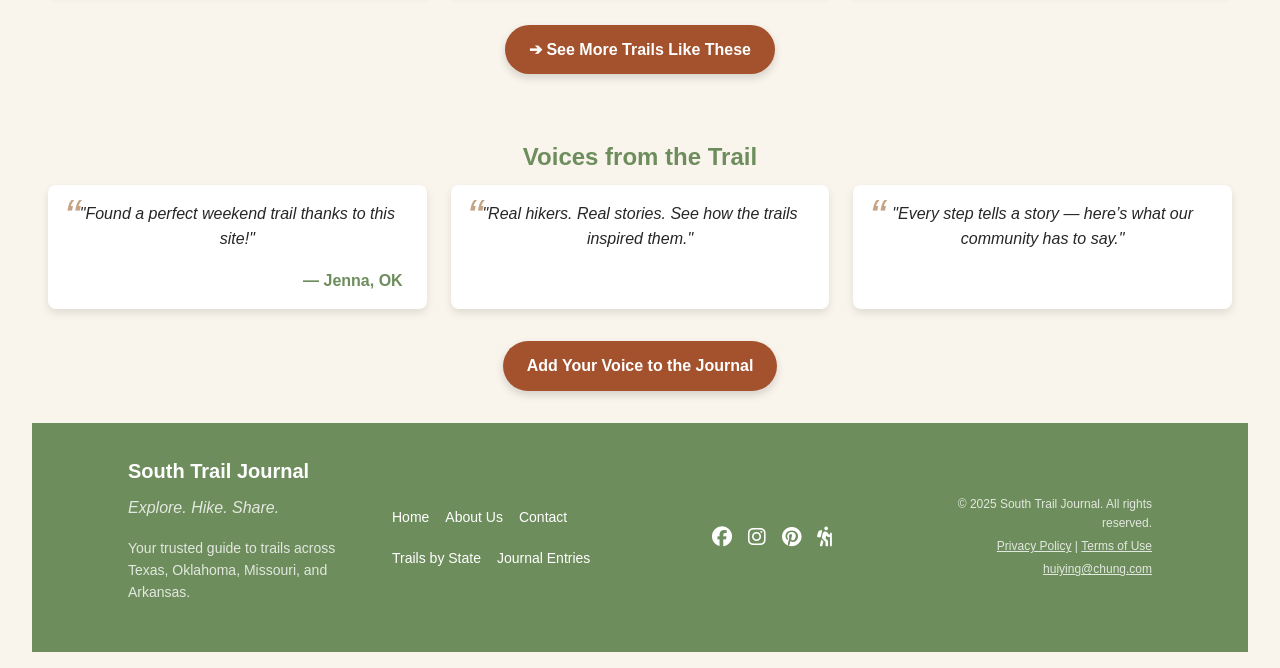
==== commit 99902776: "Created news.html" ====
--- a/index.html
+++ b/index.html
@@ -26,10 +26,7 @@
         </div>
 
         <div class="header-right">
-            <!-- <div class="search-bar">
-                <button id="search-icon" aria-label="Search">&#128269;</button>
-            </div> testtest-->
-           
+
             <nav class="nav-menu">
                 <label for="menu-toggle" class="menu-icon">&#9776;</label>
                 <input type="checkbox" id="menu-toggle" hidden >
@@ -197,6 +194,7 @@
         <div class="footer-legal">
             <p>© 2025 South Trail Journal. All rights reserved.</p>
             <p><a href="#">Privacy Policy</a> | <a href="#">Terms of Use</a></p>
+            <p><a href="#">huiying@chung.com</a></p> <!-- Email as plain text -->
         </div>
     </footer>
 
--- a/styles.css
+++ b/styles.css
@@ -346,6 +346,7 @@
 /* Table Style */
 .responsive-table {
   margin: 2rem auto;
+  max-width: 850px;
 }
 .responsive-table h2, responsive-table p {
   text-align: center;
@@ -385,7 +386,194 @@
 }
 
 /* Form Styles */
-
+.contact-form {
+  margin: 0 auto;
+  padding: 2rem;
+  border-radius: 0.5rem;
+}
+.contact-form h2 {
+  text-align: center;
+  margin-bottom: 1.5rem;
+}
+.contact-form p {
+  /* text-align: center; */
+  margin-bottom: 1rem;
+}
+form {
+  display: flex;
+  flex-direction: column;
+  gap: 1rem;
+  max-width: 600px;
+  margin: 2rem auto;
+}
+form label {
+  font-weight: 600;
+  color: var(--primary);
+}
+.form-group {
+  display: flex;
+  flex-direction: column;
+  gap: 0.5rem;
+}
+.form-group small {
+  font-size: 0.75rem;
+  color: var(--secondary);
+}
+.checkbox-group {
+  display: flex;
+  align-items: center;
+  flex-direction: row;
+  gap: 0;
+  margin-bottom: 0.5rem;
+}
+.checkbox-group label {
+  font-weight: 400;
+  font-size: 0.85rem;
+  color: var(--text);
+  margin-left: 0.5rem;
+}
+.checkbox-group input[type="checkbox"] {
+  width: 1rem;
+  height: 1rem;
+  margin-right: 0.5rem;
+}
+input, textarea {
+  width: 100%;
+  padding: 0.5rem;
+  border: 1px solid var(--secondary);
+  border-radius: 0.25rem;
+  font-size: 0.9rem;
+  color: var(--text);
+}
+input[type="file"] {
+  padding: 0.25rem;
+}
+.form-group .submit-button {
+  padding: 0.75rem 1.5rem;
+}
+
+/* Photo Gallery */
+.photo-gallery {
+  padding: 2rem 1rem;
+}
+.photo-gallery h2 {
+  text-align: center;
+  margin-bottom: 1.5rem;
+}
+.photo-gallery p {
+  text-align: center;
+  margin-bottom: 1.5rem;
+}
+.grid-gallery {
+  display: grid;
+  grid-template-columns: repeat(auto-fill, minmax(200px, 1fr));
+  gap: 1rem;
+}
+.grid-gallery img {
+  width: 100%;
+  height: auto;
+  display: block;
+}
+.grid-gallery figcaption {
+
+  background: rgba(0, 0, 0, 0.3);
+  color: #ffffff;
+  padding: 0.5rem;
+  font-size: 0.8rem;
+}
+/* Video Gallery */
+.video-gallery {
+  max-width: 1200px;
+  padding: 2rem 1rem;
+  margin: 0 auto;
+}
+.video-gallery h2, .featured-video > p {
+  text-align: center;
+  margin-bottom: 1.5rem;
+}
+.video-container {
+  display: flex;
+  flex-wrap: wrap;
+  gap: 1.5rem;
+  justify-content: center;
+}
+video {
+  width: 100%;
+  height: auto;
+}
+.video-description {
+  margin-top: 0.5rem;
+}
+.more-trail-video {
+  margin-top: 1rem;
+}
+.more-trail-video ul {
+  list-style: none;
+}
+.more-trail-video li {
+  margin-bottom: 0.75rem;
+  position: relative;
+}
+
+.more-trail-video a {
+  text-decoration: none;
+  color: var(--accent);
+  font-weight: 500;
+}
+
+.more-trail-video a:hover {
+  color: var(--secondary);
+  text-decoration: underline;
+}
+  /* News Section */
+  .news-section {
+  max-width: 960px;
+  margin: 0 auto;
+  padding: 2rem 1rem;
+}
+
+/* Headline */
+.news-section h2 {
+  text-align: center;
+  margin-bottom: 2rem;
+  font-size: 2rem;
+}
+
+/* News article cards */
+.news-section article {
+  background-color: #ffffff;
+  border-left: 6px solid var(--primary);
+  padding: 1rem 1.25rem;
+  margin-bottom: 1.5rem;
+  box-shadow: 0 2px 4px rgba(0, 0, 0, 0.1);
+  border-radius: 6px;
+  transition: transform 0.2s ease;
+}
+
+.news-section article:hover {
+  transform: translateY(-4px);
+}
+
+/* Headline inside card */
+.news-section article h3 {
+  color: var(--accent);
+}
+
+/* Time element */
+.news-section time {
+  font-weight: bold;
+  color:  var(--accent);
+}
+
+/* Link style */
+.news-section a {
+  color: #2b6cb0;
+  text-decoration: underline;
+}
+
+.news-section a:hover {
+  text-decoration: none;
+}
 
 /* Footer */
 .site-footer {
@@ -585,6 +773,49 @@
     grid-template-columns: repeat(3, 1fr);
   }
 
+  /* Form Styles */
+  .contact-form {
+    max-width: 800px;
+  }
+  .form-group, .checkbox-group {
+    display: grid;
+    grid-template-columns: 1fr 3fr;
+    gap: 1rem;
+  }
+  .form-group small {
+    grid-column: 2 / 5;
+    font-size: 0.8rem;
+  }
+  .file-upload #myFile {
+    grid-column: 2 / 5;
+    padding: 0.5rem;
+  }
+  .file-upload {
+    grid-column: 2 / 5;
+  }
+  .checkbox-group input[type="checkbox"] {
+    width: 1.25rem;
+    height: 1.25rem;
+    justify-self: end;
+  }
+  .form-group .submit-button {
+    grid-column: 2;
+    width: 60%;
+  }
+  /* Photo Gallery */
+  .grid-gallery figure:hover {
+  transform: scale(1.5);
+  transition: transform 0.3s ease;
+ }
+
+  /* Video Gallery */
+  .video-container {
+    flex-wrap: nowrap;
+  }
+  video {
+    max-width: 70%;
+  }
+
   /* footer */
     .site-footer {
     grid-template-columns: repeat(4, 1fr);
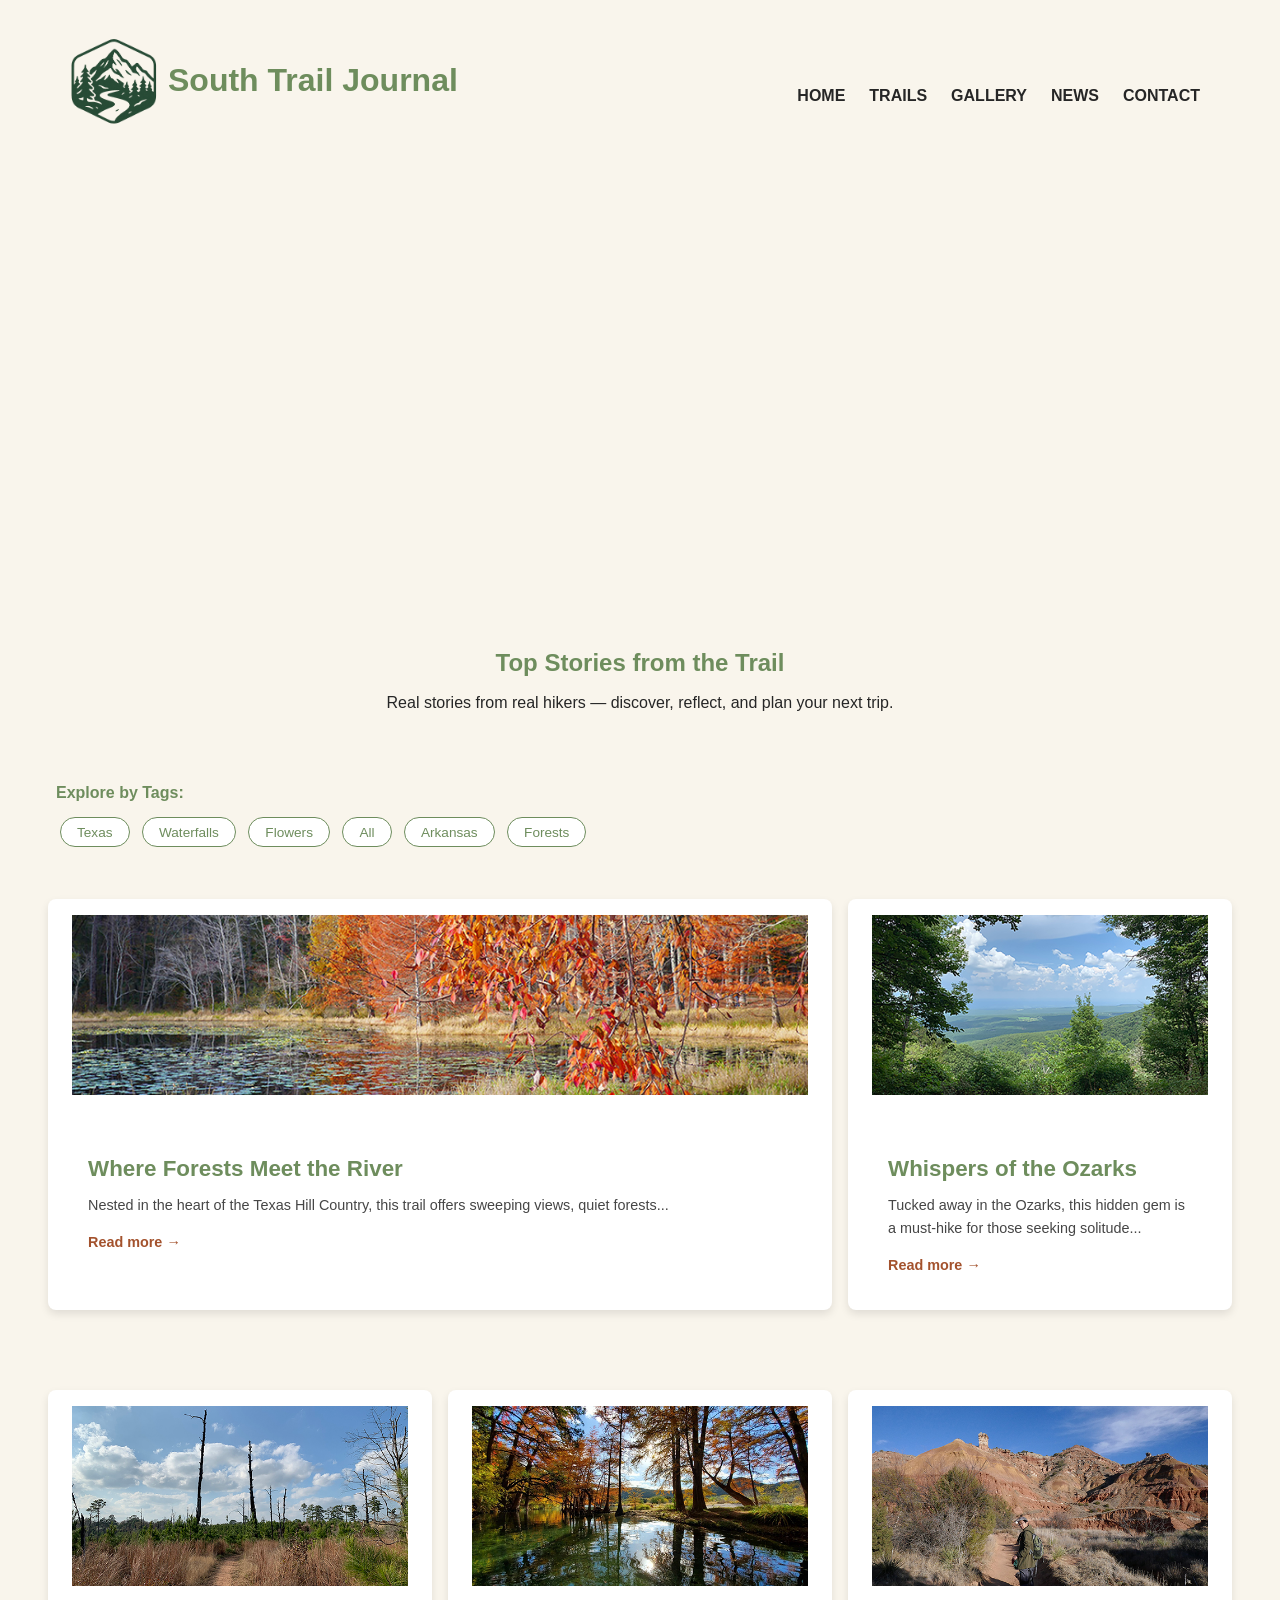
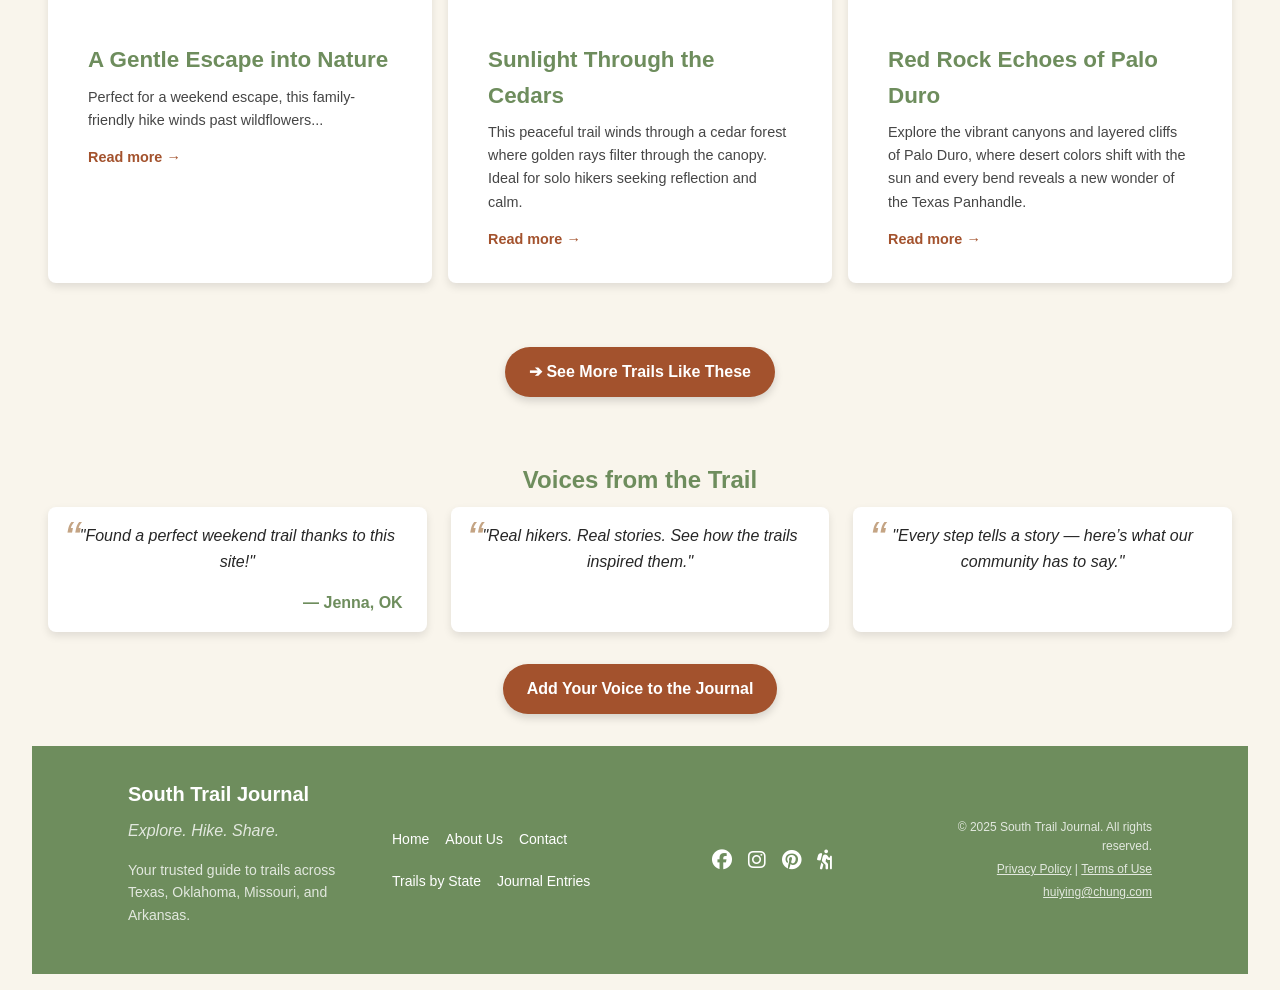
==== commit 6573faf6: "Fixed errors; created oldbaldytrail.com" ====
--- a/index.html
+++ b/index.html
@@ -3,7 +3,7 @@
 <head>
     <meta charset="UTF-8">
     <meta name="viewport" content="width=device-width, initial-scale=1.0">
-    <meta name="description" content="Share and discover great hiking spots.">
+    <meta name="description" content="South Trail Journal is your trusted source to explore, hike, and share experiences across Texas, Oklahoma, Missouri, and Arkansas. Discover trail stories, scenic hikes, and voices from real hikers.">
 
     <title>South Trail Journal</title>
     <link rel="stylesheet" href="styles.css">
@@ -51,7 +51,7 @@
     >
       <div class="hero-content">
         <h2>Savoring September in Garner State Park</h2>
-        <button>Explore This Trail</button>
+        <button onclick="window.location.href='oldbaldytrail.html'">Explore This Trail</button>
       </div>
     </div>
 
--- a/styles.css
+++ b/styles.css
@@ -71,6 +71,7 @@
   cursor: pointer;
   transition: background-color 0.3s ease, transform 0.2s ease, box-shadow 0.3s ease;
 }
+
 button:hover {
   background-color: var(--accent);
   transform: translateY(-2px);
@@ -160,6 +161,7 @@
   overflow: hidden;
   height: 450px;
 }
+
 .hero-content h2{
   color:#ffffff;
 }
@@ -254,6 +256,9 @@
   opacity: 0.85;
   margin-bottom: 0.75rem;
 }
+.story-card.featured {
+  min-width: 100%;
+}
 
 /* Read More*/
 .read-more {
@@ -575,6 +580,57 @@
   text-decoration: none;
 }
 
+/* Trail Article style */
+article {
+  max-width: 800px;
+  margin: 2rem auto;
+  padding: 1rem 1.5rem;
+  background-color: #ffffff;
+  border-radius: 12px;
+  box-shadow: 0 2px 8px rgba(0, 0, 0, 0.05);  
+}
+
+article h2 {
+  font-size: 1.8rem;
+  margin: 1.25rem 0;
+  line-height: 1.3;
+}
+
+article h3 {
+  font-size: 1.4rem;
+  margin-top: 2rem;
+}
+
+article p {
+  margin-bottom: 1.2rem;
+}
+
+article ul {
+  padding-left: 1.5rem;
+  margin-bottom: 1.5rem;
+}
+
+article ul li {
+  margin-bottom: 0.6rem;
+  list-style-type: disc;
+}
+
+.trail-video {
+  margin-top: 2rem;
+  aspect-ratio: 16 / 9;
+  position: relative;
+  overflow: hidden;
+  border-radius: 10px;
+  box-shadow: 0 0 10px rgba(0,0,0,0.1);
+}
+
+.trail-video iframe {
+  width: 100%;
+  height: 100%;
+  border: none;
+  display: block;
+}
+
 /* Footer */
 .site-footer {
   background-color: var(--primary);
@@ -768,6 +824,7 @@
   }
 
 
+
   /* Voices from the Trail */
     .voices-list {
     grid-template-columns: repeat(3, 1fr);
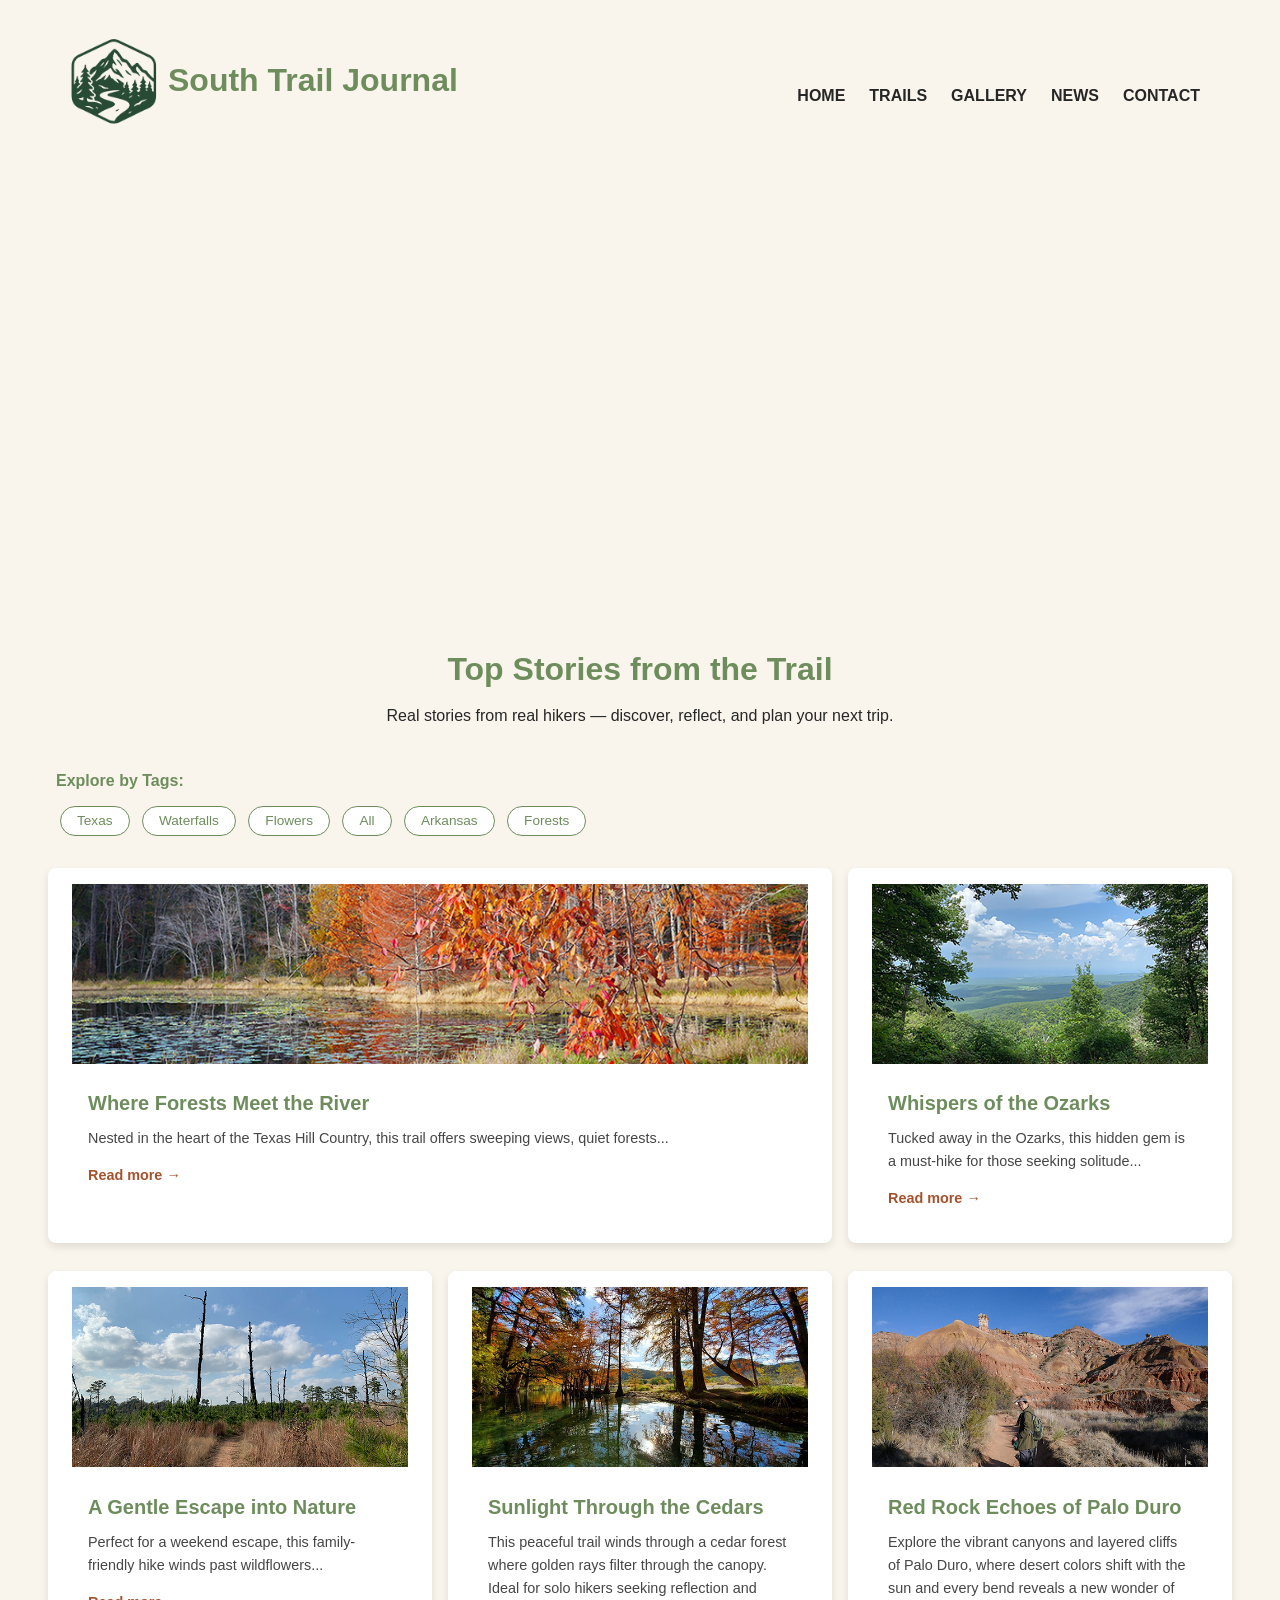
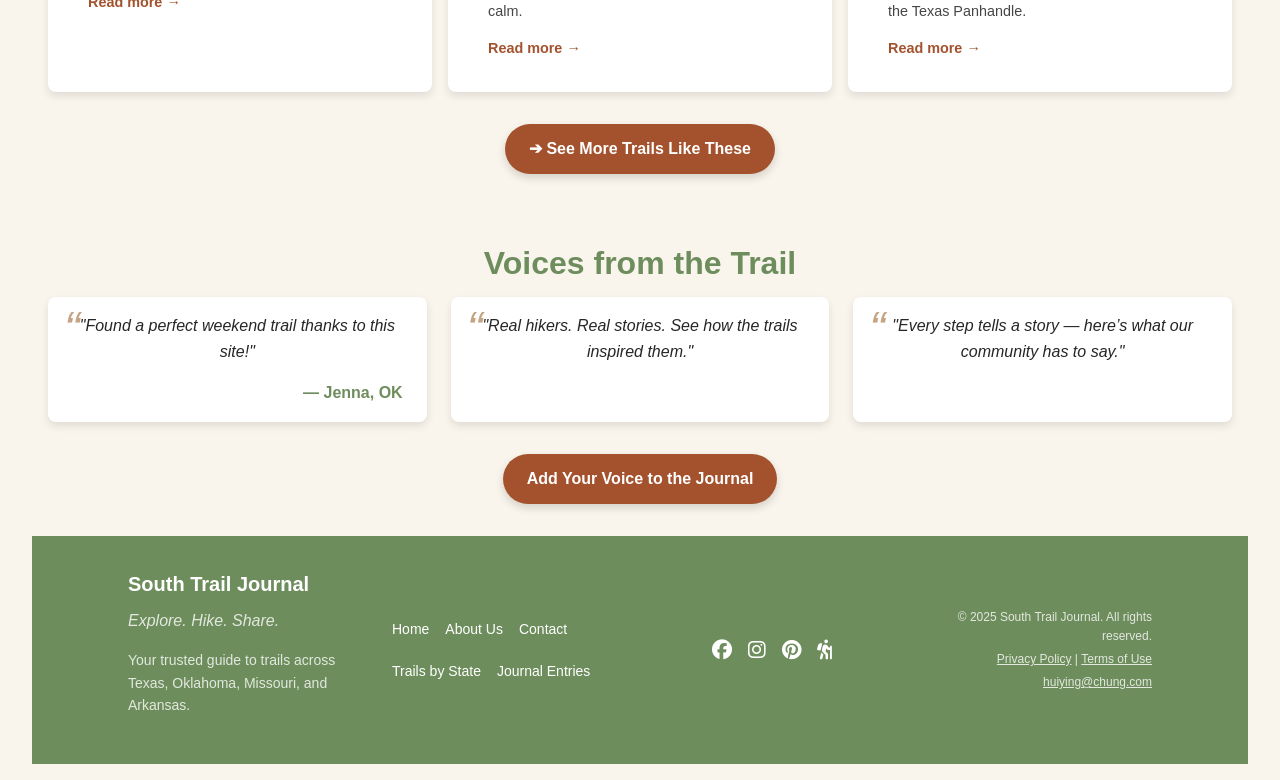
==== commit 05ff03f0: "Added Google tag" ====
--- a/index.html
+++ b/index.html
@@ -13,7 +13,16 @@
         integrity="sha512-iecdLmaskl7CVkqkXNQ/ZH/XLlvWZOJyj7Yy7tcenmpD1ypASozpmT/E0iPtmFIB46ZmdtAc9eNBvH0H/ZpiBw=="
         crossorigin="anonymous"
         referrerpolicy="no-referrer"> 
-
+    <!-- Google tag (gtag.js) -->
+    <script async src="https://www.googletagmanager.com/gtag/js?id=G-8Z5WL9HJK2"></script>
+    <script>
+    window.dataLayer = window.dataLayer || [];
+    function gtag(){dataLayer.push(arguments);}
+    gtag('js', new Date());
+
+    gtag('config', 'G-8Z5WL9HJK2');
+    </script>
+    <!-- End Google tag (gtag.js) -->
 </head>
 <body>
   <div class="container">
--- a/styles.css
+++ b/styles.css
@@ -45,7 +45,7 @@
   color: var(--accent);
 }
 h2 {
-  font-size: 1.5rem;
+  font-size: 2rem;
 }
 h3 {
   font-size: 1.25rem;
@@ -163,6 +163,7 @@
 }
 
 .hero-content h2{
+  font-size: 1.5rem;
   color:#ffffff;
 }
 .hero-slides {
@@ -223,7 +224,7 @@
 }
 .trail-header {
   text-align: center;
-  margin-bottom: 1.5rem;
+  /* margin-bottom: 1.5rem; */
 }
 .story-cards {
   display: grid;
@@ -237,6 +238,8 @@
   overflow: hidden;
   box-shadow: 0 4px 8px rgba(0,0,0,0.1);
   transition: transform 0.3s ease, box-shadow 0.3s ease;
+  margin-top: 0.75rem;
+  
 }
 .story-card:hover {
   transform: translateY(-4px);
@@ -353,7 +356,7 @@
   margin: 2rem auto;
   max-width: 850px;
 }
-.responsive-table h2, responsive-table p {
+.responsive-table h2 {
   text-align: center;
   margin-bottom: 1rem;
 }
@@ -461,14 +464,11 @@
 .photo-gallery {
   padding: 2rem 1rem;
 }
-.photo-gallery h2 {
+.photo-gallery h2, .photo-gallery p {
   text-align: center;
   margin-bottom: 1.5rem;
 }
-.photo-gallery p {
-  text-align: center;
-  margin-bottom: 1.5rem;
-}
+
 .grid-gallery {
   display: grid;
   grid-template-columns: repeat(auto-fill, minmax(200px, 1fr));
@@ -480,7 +480,6 @@
   display: block;
 }
 .grid-gallery figcaption {
-
   background: rgba(0, 0, 0, 0.3);
   color: #ffffff;
   padding: 0.5rem;
@@ -541,7 +540,6 @@
 .news-section h2 {
   text-align: center;
   margin-bottom: 2rem;
-  font-size: 2rem;
 }
 
 /* News article cards */
@@ -583,10 +581,10 @@
 /* Trail Article style */
 article {
   max-width: 800px;
-  margin: 2rem auto;
+  margin: 0 auto;
   padding: 1rem 1.5rem;
   background-color: #ffffff;
-  border-radius: 12px;
+  /* border-radius: 12px; */
   box-shadow: 0 2px 8px rgba(0, 0, 0, 0.05);  
 }
 
@@ -594,11 +592,6 @@
   font-size: 1.8rem;
   margin: 1.25rem 0;
   line-height: 1.3;
-}
-
-article h3 {
-  font-size: 1.4rem;
-  margin-top: 2rem;
 }
 
 article p {
@@ -622,6 +615,7 @@
   overflow: hidden;
   border-radius: 10px;
   box-shadow: 0 0 10px rgba(0,0,0,0.1);
+  margin: 2rem auto;
 }
 
 .trail-video iframe {
